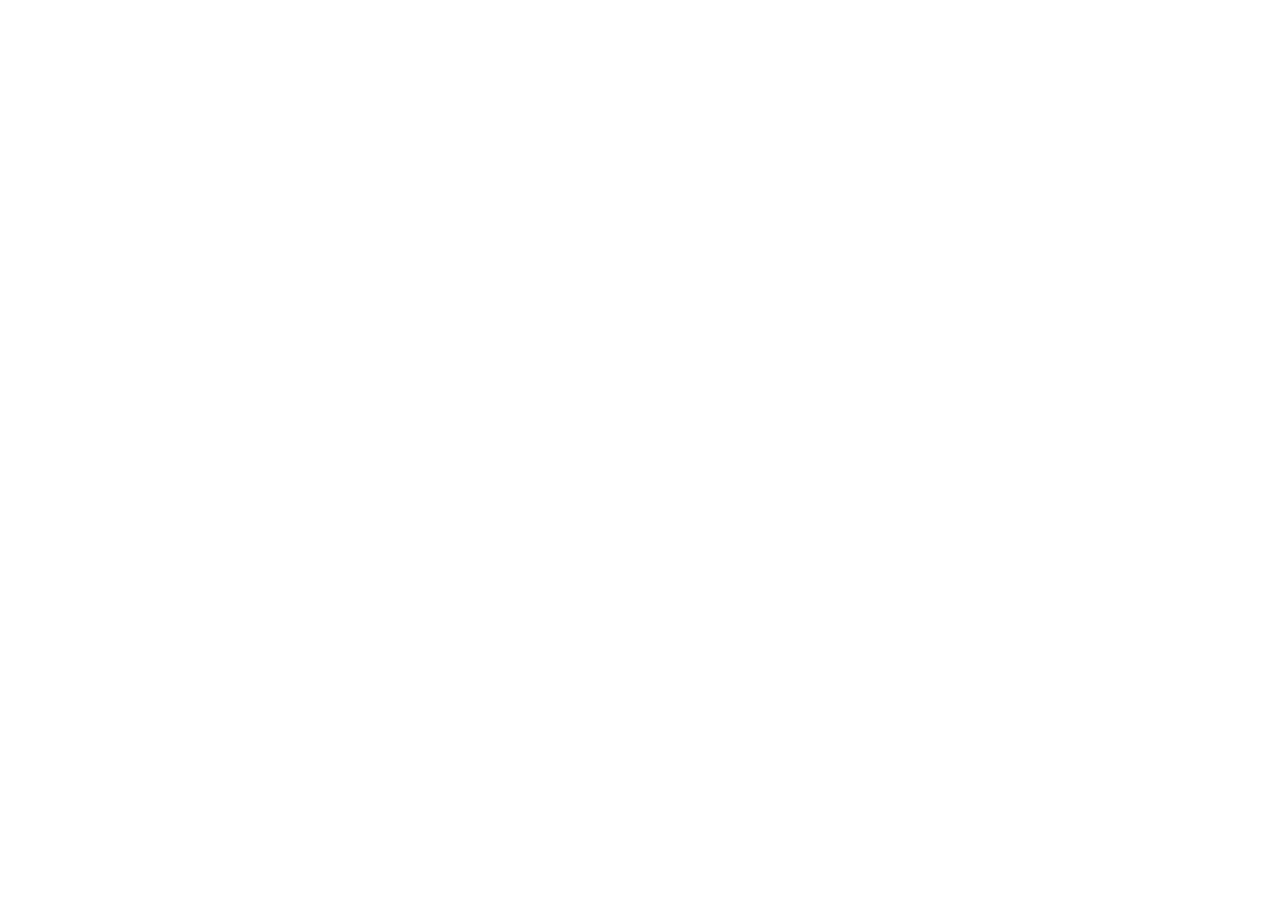
==== index.html @ dd0f47a1 "Create the file for writeing html" ====
<!DOCTYPE html>
<!--[if lt IE 7]>      <html class="no-js lt-ie9 lt-ie8 lt-ie7"> <![endif]-->
<!--[if IE 7]>         <html class="no-js lt-ie9 lt-ie8"> <![endif]-->
<!--[if IE 8]>         <html class="no-js lt-ie9"> <![endif]-->
<!--[if gt IE 8]>      <html class="no-js"> <!--<![endif]-->
<html>
    <head>
        <meta charset="utf-8">
        <meta http-equiv="X-UA-Compatible" content="IE=edge">
        <title></title>
        <meta name="description" content="">
        <meta name="viewport" content="width=device-width, initial-scale=1">
        <link rel="stylesheet" href="">
    </head>
    <body>
        <!--[if lt IE 7]>
            <p class="browsehappy">You are using an <strong>outdated</strong> browser. Please <a href="#">upgrade your browser</a> to improve your experience.</p>
        <![endif]-->
        
        <script src="" async defer></script>
    </body>
</html>
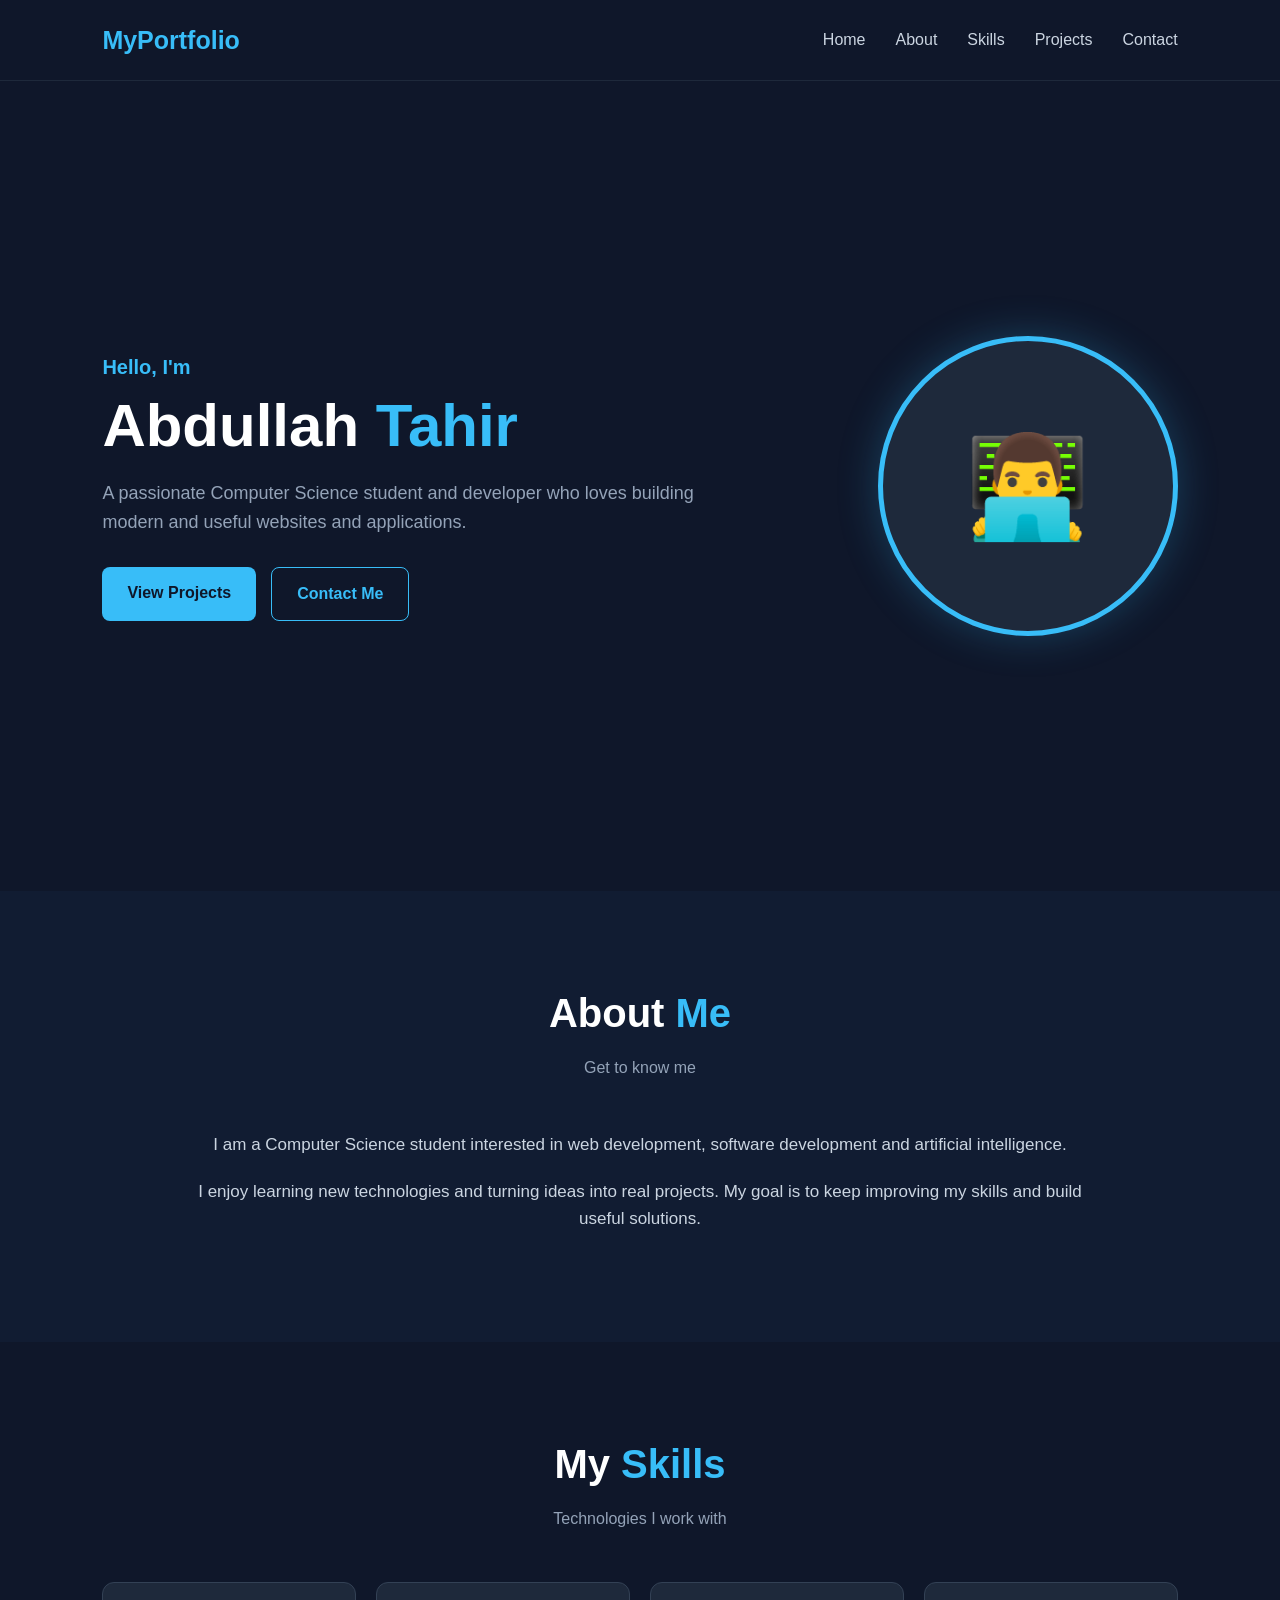
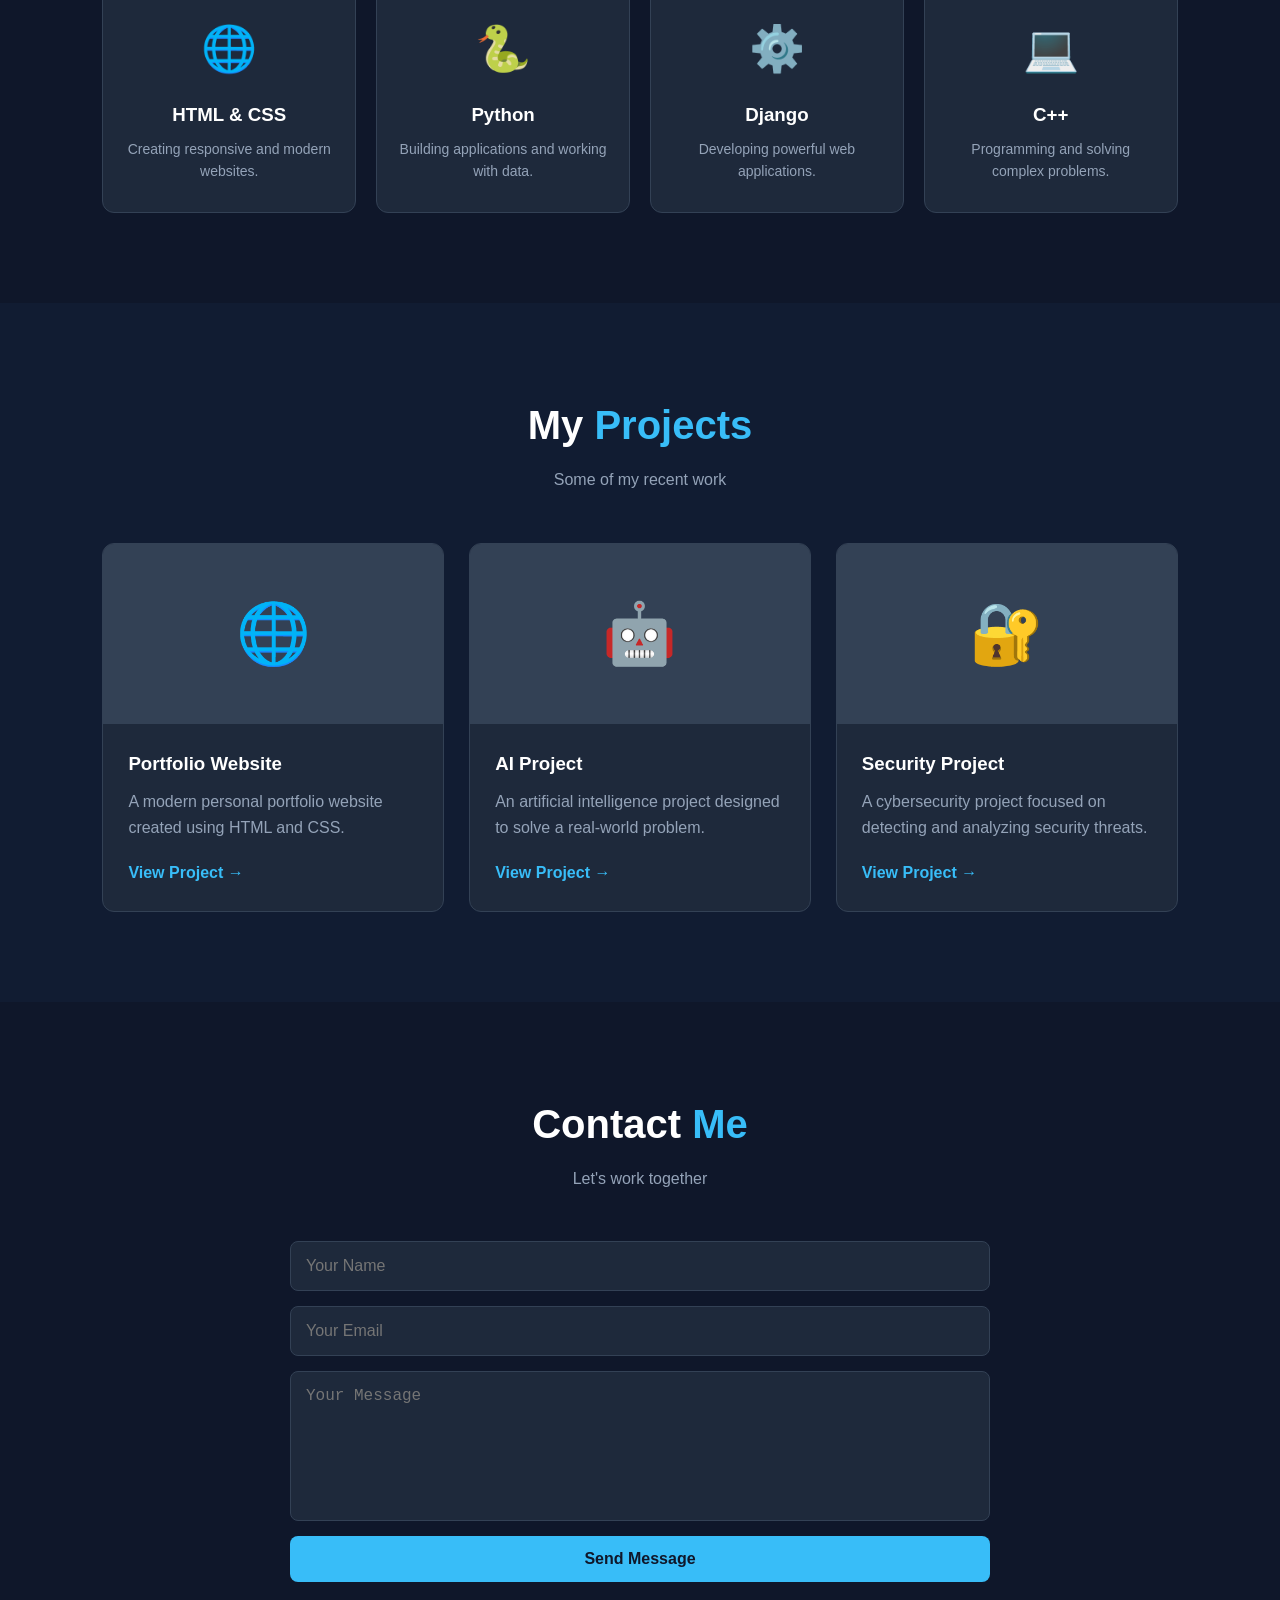
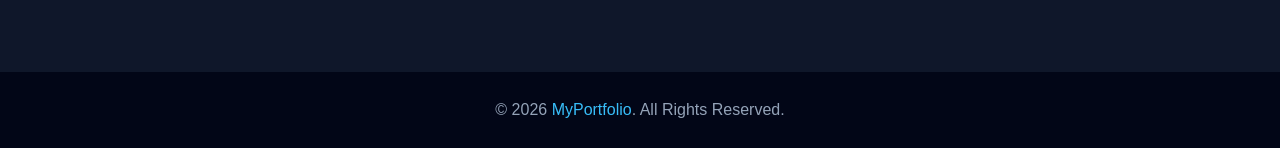
==== commit af5c64bd: "create new website" ====
--- a/index.html
+++ b/index.html
@@ -1,22 +1,741 @@
 <!DOCTYPE html>
-<!--[if lt IE 7]>      <html class="no-js lt-ie9 lt-ie8 lt-ie7"> <![endif]-->
-<!--[if IE 7]>         <html class="no-js lt-ie9 lt-ie8"> <![endif]-->
-<!--[if IE 8]>         <html class="no-js lt-ie9"> <![endif]-->
-<!--[if gt IE 8]>      <html class="no-js"> <!--<![endif]-->
-<html>
-    <head>
-        <meta charset="utf-8">
-        <meta http-equiv="X-UA-Compatible" content="IE=edge">
-        <title></title>
-        <meta name="description" content="">
-        <meta name="viewport" content="width=device-width, initial-scale=1">
-        <link rel="stylesheet" href="">
-    </head>
-    <body>
-        <!--[if lt IE 7]>
-            <p class="browsehappy">You are using an <strong>outdated</strong> browser. Please <a href="#">upgrade your browser</a> to improve your experience.</p>
-        <![endif]-->
-        
-        <script src="" async defer></script>
-    </body>
+<html lang="en">
+<head>
+    <meta charset="UTF-8">
+    <meta name="viewport" content="width=device-width, initial-scale=1.0">
+
+    <title>My Portfolio</title>
+
+    <style>
+        /* =========================
+           BASIC RESET
+        ========================= */
+        * {
+            margin: 0;
+            padding: 0;
+            box-sizing: border-box;
+            scroll-behavior: smooth;
+        }
+
+        body {
+            font-family: Arial, sans-serif;
+            background: #0f172a;
+            color: #ffffff;
+            line-height: 1.6;
+        }
+
+        a {
+            text-decoration: none;
+            color: inherit;
+        }
+
+        /* =========================
+           NAVBAR
+        ========================= */
+        nav {
+            width: 100%;
+            padding: 20px 8%;
+            display: flex;
+            justify-content: space-between;
+            align-items: center;
+            background: #0f172a;
+            border-bottom: 1px solid #1e293b;
+            position: sticky;
+            top: 0;
+            z-index: 1000;
+        }
+
+        .logo {
+            font-size: 25px;
+            font-weight: bold;
+            color: #38bdf8;
+        }
+
+        .nav-links {
+            display: flex;
+            gap: 30px;
+            list-style: none;
+        }
+
+        .nav-links a {
+            color: #cbd5e1;
+            font-size: 16px;
+            transition: 0.3s;
+        }
+
+        .nav-links a:hover {
+            color: #38bdf8;
+        }
+
+        /* =========================
+           HERO SECTION
+        ========================= */
+        .hero {
+            min-height: 90vh;
+            display: flex;
+            align-items: center;
+            justify-content: space-between;
+            padding: 60px 8%;
+            gap: 50px;
+        }
+
+        .hero-content {
+            max-width: 650px;
+        }
+
+        .hero-content h4 {
+            color: #38bdf8;
+            font-size: 20px;
+            margin-bottom: 10px;
+        }
+
+        .hero-content h1 {
+            font-size: 60px;
+            line-height: 1.1;
+            margin-bottom: 20px;
+        }
+
+        .hero-content h1 span {
+            color: #38bdf8;
+        }
+
+        .hero-content p {
+            color: #94a3b8;
+            font-size: 18px;
+            margin-bottom: 30px;
+        }
+
+        .buttons {
+            display: flex;
+            gap: 15px;
+        }
+
+        .btn {
+            padding: 13px 25px;
+            border-radius: 8px;
+            font-weight: bold;
+            transition: 0.3s;
+            display: inline-block;
+        }
+
+        .btn-primary {
+            background: #38bdf8;
+            color: #0f172a;
+        }
+
+        .btn-primary:hover {
+            background: #0ea5e9;
+            transform: translateY(-3px);
+        }
+
+        .btn-outline {
+            border: 1px solid #38bdf8;
+            color: #38bdf8;
+        }
+
+        .btn-outline:hover {
+            background: #38bdf8;
+            color: #0f172a;
+        }
+
+        /* =========================
+           HERO IMAGE / CIRCLE
+        ========================= */
+        .hero-image {
+            width: 300px;
+            height: 300px;
+            border-radius: 50%;
+            border: 5px solid #38bdf8;
+            display: flex;
+            align-items: center;
+            justify-content: center;
+            background: #1e293b;
+            box-shadow: 0 0 40px rgba(56, 189, 248, 0.25);
+            flex-shrink: 0;
+        }
+
+        .hero-image span {
+            font-size: 100px;
+        }
+
+        /* =========================
+           GENERAL SECTION
+        ========================= */
+        section {
+            padding: 90px 8%;
+        }
+
+        .section-title {
+            text-align: center;
+            margin-bottom: 50px;
+        }
+
+        .section-title h2 {
+            font-size: 40px;
+            margin-bottom: 10px;
+        }
+
+        .section-title span {
+            color: #38bdf8;
+        }
+
+        .section-title p {
+            color: #94a3b8;
+        }
+
+        /* =========================
+           ABOUT
+        ========================= */
+        .about {
+            background: #111c32;
+        }
+
+        .about-content {
+            max-width: 900px;
+            margin: auto;
+            text-align: center;
+        }
+
+        .about-content p {
+            color: #cbd5e1;
+            font-size: 17px;
+            margin-bottom: 20px;
+        }
+
+        /* =========================
+           SKILLS
+        ========================= */
+        .skills-container {
+            display: grid;
+            grid-template-columns: repeat(4, 1fr);
+            gap: 20px;
+        }
+
+        .skill-card {
+            background: #1e293b;
+            padding: 30px 20px;
+            text-align: center;
+            border-radius: 12px;
+            border: 1px solid #334155;
+            transition: 0.3s;
+        }
+
+        .skill-card:hover {
+            transform: translateY(-8px);
+            border-color: #38bdf8;
+        }
+
+        .skill-card .icon {
+            font-size: 45px;
+            margin-bottom: 15px;
+        }
+
+        .skill-card h3 {
+            margin-bottom: 8px;
+        }
+
+        .skill-card p {
+            color: #94a3b8;
+            font-size: 14px;
+        }
+
+        /* =========================
+           PROJECTS
+        ========================= */
+        .projects {
+            background: #111c32;
+        }
+
+        .projects-container {
+            display: grid;
+            grid-template-columns: repeat(3, 1fr);
+            gap: 25px;
+        }
+
+        .project-card {
+            background: #1e293b;
+            border-radius: 12px;
+            overflow: hidden;
+            border: 1px solid #334155;
+            transition: 0.3s;
+        }
+
+        .project-card:hover {
+            transform: translateY(-8px);
+            border-color: #38bdf8;
+        }
+
+        .project-image {
+            height: 180px;
+            background: #334155;
+            display: flex;
+            align-items: center;
+            justify-content: center;
+            font-size: 60px;
+        }
+
+        .project-content {
+            padding: 25px;
+        }
+
+        .project-content h3 {
+            margin-bottom: 10px;
+        }
+
+        .project-content p {
+            color: #94a3b8;
+            margin-bottom: 20px;
+        }
+
+        .project-link {
+            color: #38bdf8;
+            font-weight: bold;
+        }
+
+        /* =========================
+           CONTACT
+        ========================= */
+        .contact-container {
+            max-width: 700px;
+            margin: auto;
+        }
+
+        .contact-form {
+            display: flex;
+            flex-direction: column;
+            gap: 15px;
+        }
+
+        .contact-form input,
+        .contact-form textarea {
+            width: 100%;
+            padding: 15px;
+            border: 1px solid #334155;
+            border-radius: 8px;
+            background: #1e293b;
+            color: white;
+            font-size: 16px;
+            outline: none;
+        }
+
+        .contact-form input:focus,
+        .contact-form textarea:focus {
+            border-color: #38bdf8;
+        }
+
+        .contact-form textarea {
+            height: 150px;
+            resize: none;
+        }
+
+        .contact-form button {
+            padding: 14px;
+            border: none;
+            border-radius: 8px;
+            background: #38bdf8;
+            color: #0f172a;
+            font-size: 16px;
+            font-weight: bold;
+            cursor: pointer;
+            transition: 0.3s;
+        }
+
+        .contact-form button:hover {
+            background: #0ea5e9;
+        }
+
+        /* =========================
+           FOOTER
+        ========================= */
+        footer {
+            text-align: center;
+            padding: 25px;
+            background: #020617;
+            color: #94a3b8;
+        }
+
+        footer span {
+            color: #38bdf8;
+        }
+
+        /* =========================
+           RESPONSIVE DESIGN
+        ========================= */
+        @media (max-width: 900px) {
+
+            .hero {
+                flex-direction: column-reverse;
+                text-align: center;
+                justify-content: center;
+            }
+
+            .hero-content {
+                max-width: 100%;
+            }
+
+            .hero-content h1 {
+                font-size: 45px;
+            }
+
+            .buttons {
+                justify-content: center;
+            }
+
+            .skills-container {
+                grid-template-columns: repeat(2, 1fr);
+            }
+
+            .projects-container {
+                grid-template-columns: repeat(2, 1fr);
+            }
+        }
+
+        @media (max-width: 600px) {
+
+            nav {
+                padding: 15px 5%;
+                flex-direction: column;
+                gap: 15px;
+            }
+
+            .nav-links {
+                gap: 15px;
+                flex-wrap: wrap;
+                justify-content: center;
+            }
+
+            .nav-links a {
+                font-size: 14px;
+            }
+
+            .hero {
+                padding: 50px 5%;
+            }
+
+            .hero-image {
+                width: 220px;
+                height: 220px;
+            }
+
+            .hero-image span {
+                font-size: 70px;
+            }
+
+            .hero-content h1 {
+                font-size: 38px;
+            }
+
+            .hero-content p {
+                font-size: 16px;
+            }
+
+            .buttons {
+                flex-direction: column;
+            }
+
+            .btn {
+                width: 100%;
+            }
+
+            section {
+                padding: 70px 5%;
+            }
+
+            .section-title h2 {
+                font-size: 32px;
+            }
+
+            .skills-container,
+            .projects-container {
+                grid-template-columns: 1fr;
+            }
+        }
+    </style>
+</head>
+
+<body>
+
+    <!-- =========================
+         NAVBAR
+    ========================= -->
+    <nav>
+        <div class="logo">MyPortfolio</div>
+
+        <ul class="nav-links">
+            <li><a href="#home">Home</a></li>
+            <li><a href="#about">About</a></li>
+            <li><a href="#skills">Skills</a></li>
+            <li><a href="#projects">Projects</a></li>
+            <li><a href="#contact">Contact</a></li>
+        </ul>
+    </nav>
+
+
+    <!-- =========================
+         HERO
+    ========================= -->
+    <section class="hero" id="home">
+
+        <div class="hero-content">
+
+            <h4>Hello, I'm</h4>
+
+            <h1>
+                Abdullah <span>Tahir</span>
+            </h1>
+
+            <p>
+                A passionate Computer Science student and developer
+                who loves building modern and useful websites and
+                applications.
+            </p>
+
+            <div class="buttons">
+                <a href="#projects" class="btn btn-primary">
+                    View Projects
+                </a>
+
+                <a href="#contact" class="btn btn-outline">
+                    Contact Me
+                </a>
+            </div>
+
+        </div>
+
+
+        <div class="hero-image">
+            <span>👨‍💻</span>
+        </div>
+
+    </section>
+
+
+    <!-- =========================
+         ABOUT
+    ========================= -->
+    <section class="about" id="about">
+
+        <div class="section-title">
+            <h2>About <span>Me</span></h2>
+            <p>Get to know me</p>
+        </div>
+
+        <div class="about-content">
+
+            <p>
+                I am a Computer Science student interested in
+                web development, software development and
+                artificial intelligence.
+            </p>
+
+            <p>
+                I enjoy learning new technologies and turning
+                ideas into real projects. My goal is to keep
+                improving my skills and build useful solutions.
+            </p>
+
+        </div>
+
+    </section>
+
+
+    <!-- =========================
+         SKILLS
+    ========================= -->
+    <section id="skills">
+
+        <div class="section-title">
+            <h2>My <span>Skills</span></h2>
+            <p>Technologies I work with</p>
+        </div>
+
+        <div class="skills-container">
+
+            <div class="skill-card">
+                <div class="icon">🌐</div>
+                <h3>HTML & CSS</h3>
+                <p>
+                    Creating responsive and modern websites.
+                </p>
+            </div>
+
+            <div class="skill-card">
+                <div class="icon">🐍</div>
+                <h3>Python</h3>
+                <p>
+                    Building applications and working with data.
+                </p>
+            </div>
+
+            <div class="skill-card">
+                <div class="icon">⚙️</div>
+                <h3>Django</h3>
+                <p>
+                    Developing powerful web applications.
+                </p>
+            </div>
+
+            <div class="skill-card">
+                <div class="icon">💻</div>
+                <h3>C++</h3>
+                <p>
+                    Programming and solving complex problems.
+                </p>
+            </div>
+
+        </div>
+
+    </section>
+
+
+    <!-- =========================
+         PROJECTS
+    ========================= -->
+    <section class="projects" id="projects">
+
+        <div class="section-title">
+            <h2>My <span>Projects</span></h2>
+            <p>Some of my recent work</p>
+        </div>
+
+
+        <div class="projects-container">
+
+            <div class="project-card">
+
+                <div class="project-image">
+                    🌐
+                </div>
+
+                <div class="project-content">
+
+                    <h3>Portfolio Website</h3>
+
+                    <p>
+                        A modern personal portfolio website
+                        created using HTML and CSS.
+                    </p>
+
+                    <a href="#" class="project-link">
+                        View Project →
+                    </a>
+
+                </div>
+
+            </div>
+
+
+            <div class="project-card">
+
+                <div class="project-image">
+                    🤖
+                </div>
+
+                <div class="project-content">
+
+                    <h3>AI Project</h3>
+
+                    <p>
+                        An artificial intelligence project
+                        designed to solve a real-world problem.
+                    </p>
+
+                    <a href="#" class="project-link">
+                        View Project →
+                    </a>
+
+                </div>
+
+            </div>
+
+
+            <div class="project-card">
+
+                <div class="project-image">
+                    🔐
+                </div>
+
+                <div class="project-content">
+
+                    <h3>Security Project</h3>
+
+                    <p>
+                        A cybersecurity project focused on
+                        detecting and analyzing security threats.
+                    </p>
+
+                    <a href="#" class="project-link">
+                        View Project →
+                    </a>
+
+                </div>
+
+            </div>
+
+        </div>
+
+    </section>
+
+
+    <!-- =========================
+         CONTACT
+    ========================= -->
+    <section id="contact">
+
+        <div class="section-title">
+
+            <h2>Contact <span>Me</span></h2>
+
+            <p>
+                Let's work together
+            </p>
+
+        </div>
+
+
+        <div class="contact-container">
+
+            <form class="contact-form">
+
+                <input
+                    type="text"
+                    placeholder="Your Name"
+                    required
+                >
+
+                <input
+                    type="email"
+                    placeholder="Your Email"
+                    required
+                >
+
+                <textarea
+                    placeholder="Your Message"
+                    required
+                ></textarea>
+
+                <button type="submit">
+                    Send Message
+                </button>
+
+            </form>
+
+        </div>
+
+    </section>
+
+
+    <!-- =========================
+         FOOTER
+    ========================= -->
+    <footer>
+
+        <p>
+            © 2026 <span>MyPortfolio</span>.
+            All Rights Reserved.
+        </p>
+
+    </footer>
+
+</body>
 </html>
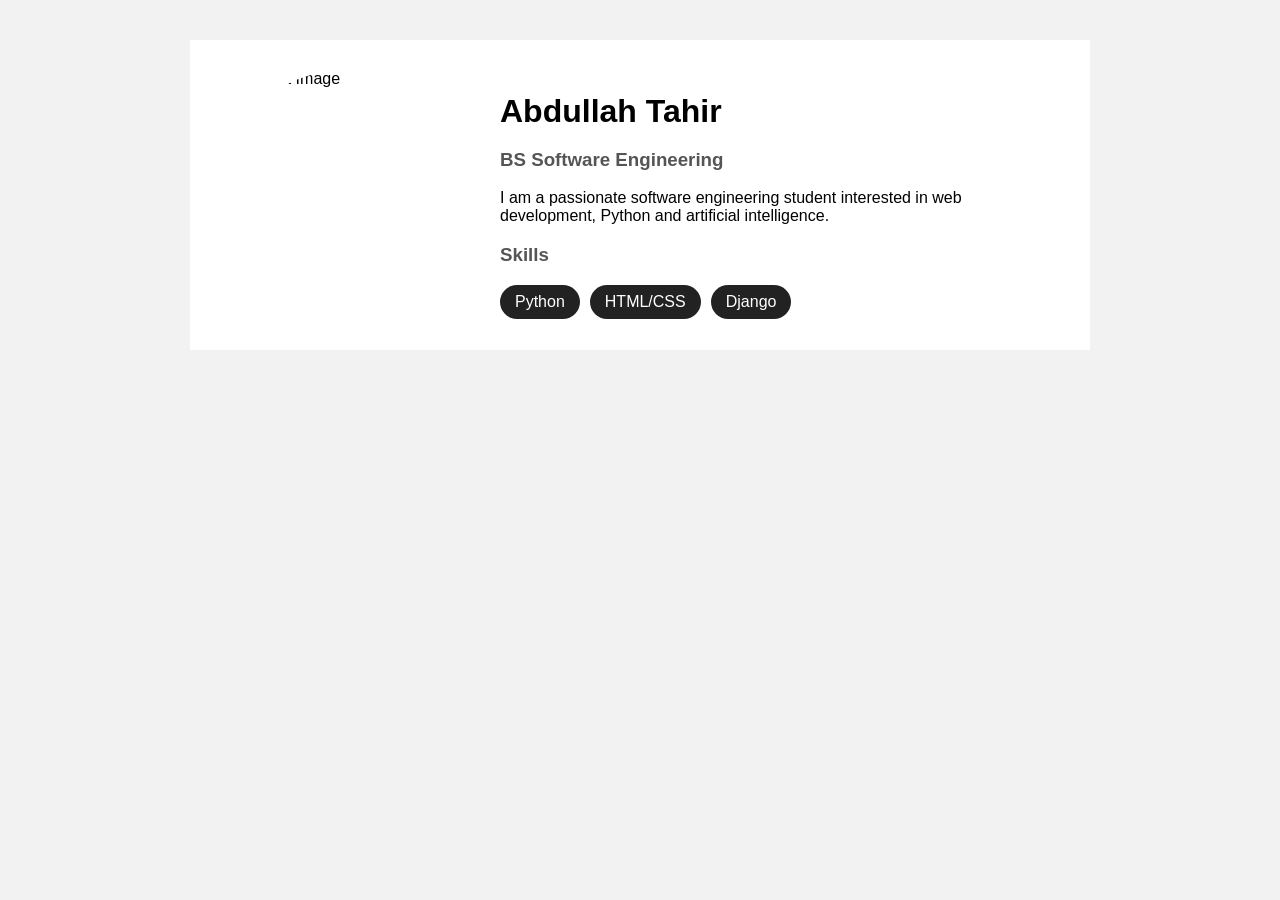
==== commit 769fbd3c: "Create portfolio project" ====
--- a/index.html
+++ b/index.html
@@ -1,453 +1,80 @@
 <!DOCTYPE html>
-<html lang="en">
+<html>
 <head>
-    <meta charset="UTF-8">
-    <meta name="viewport" content="width=device-width, initial-scale=1.0">
-
-    <title>My Portfolio</title>
+    <title>Student Profile</title>
 
     <style>
-        /* =========================
-           BASIC RESET
-        ========================= */
         * {
-            margin: 0;
-            padding: 0;
             box-sizing: border-box;
-            scroll-behavior: smooth;
         }
 
         body {
             font-family: Arial, sans-serif;
-            background: #0f172a;
-            color: #ffffff;
-            line-height: 1.6;
+            background-color: #f2f2f2;
+            margin: 0;
+            padding: 40px;
         }
 
-        a {
-            text-decoration: none;
-            color: inherit;
-        }
+        .profile {
+            background-color: white;
+            max-width: 900px;
+            margin: auto;
+            padding: 30px;
 
-        /* =========================
-           NAVBAR
-        ========================= */
-        nav {
-            width: 100%;
-            padding: 20px 8%;
             display: flex;
             justify-content: space-between;
             align-items: center;
-            background: #0f172a;
-            border-bottom: 1px solid #1e293b;
-            position: sticky;
-            top: 0;
-            z-index: 1000;
+            gap: 30px;
+
+            flex-wrap: wrap;
         }
 
-        .logo {
-            font-size: 25px;
-            font-weight: bold;
-            color: #38bdf8;
+        .profile img {
+            width: 250px;
+            height: 250px;
+            object-fit: cover;
+            border-radius: 50%;
         }
 
-        .nav-links {
-            display: flex;
-            gap: 30px;
-            list-style: none;
+        .profile-info {
+            flex: 1;
         }
 
-        .nav-links a {
-            color: #cbd5e1;
-            font-size: 16px;
-            transition: 0.3s;
-        }
-
-        .nav-links a:hover {
-            color: #38bdf8;
-        }
-
-        /* =========================
-           HERO SECTION
-        ========================= */
-        .hero {
-            min-height: 90vh;
-            display: flex;
-            align-items: center;
-            justify-content: space-between;
-            padding: 60px 8%;
-            gap: 50px;
-        }
-
-        .hero-content {
-            max-width: 650px;
-        }
-
-        .hero-content h4 {
-            color: #38bdf8;
-            font-size: 20px;
+        .profile-info h1 {
             margin-bottom: 10px;
         }
 
-        .hero-content h1 {
-            font-size: 60px;
-            line-height: 1.1;
-            margin-bottom: 20px;
+        .profile-info h3 {
+            color: #555;
         }
 
-        .hero-content h1 span {
-            color: #38bdf8;
+        .skills {
+            display: flex;
+            gap: 10px;
+            flex-wrap: wrap;
         }
 
-        .hero-content p {
-            color: #94a3b8;
-            font-size: 18px;
-            margin-bottom: 30px;
-        }
-
-        .buttons {
-            display: flex;
-            gap: 15px;
-        }
-
-        .btn {
-            padding: 13px 25px;
-            border-radius: 8px;
-            font-weight: bold;
-            transition: 0.3s;
-            display: inline-block;
-        }
-
-        .btn-primary {
-            background: #38bdf8;
-            color: #0f172a;
-        }
-
-        .btn-primary:hover {
-            background: #0ea5e9;
-            transform: translateY(-3px);
-        }
-
-        .btn-outline {
-            border: 1px solid #38bdf8;
-            color: #38bdf8;
-        }
-
-        .btn-outline:hover {
-            background: #38bdf8;
-            color: #0f172a;
-        }
-
-        /* =========================
-           HERO IMAGE / CIRCLE
-        ========================= */
-        .hero-image {
-            width: 300px;
-            height: 300px;
-            border-radius: 50%;
-            border: 5px solid #38bdf8;
-            display: flex;
-            align-items: center;
-            justify-content: center;
-            background: #1e293b;
-            box-shadow: 0 0 40px rgba(56, 189, 248, 0.25);
-            flex-shrink: 0;
-        }
-
-        .hero-image span {
-            font-size: 100px;
-        }
-
-        /* =========================
-           GENERAL SECTION
-        ========================= */
-        section {
-            padding: 90px 8%;
-        }
-
-        .section-title {
-            text-align: center;
-            margin-bottom: 50px;
-        }
-
-        .section-title h2 {
-            font-size: 40px;
-            margin-bottom: 10px;
-        }
-
-        .section-title span {
-            color: #38bdf8;
-        }
-
-        .section-title p {
-            color: #94a3b8;
-        }
-
-        /* =========================
-           ABOUT
-        ========================= */
-        .about {
-            background: #111c32;
-        }
-
-        .about-content {
-            max-width: 900px;
-            margin: auto;
-            text-align: center;
-        }
-
-        .about-content p {
-            color: #cbd5e1;
-            font-size: 17px;
-            margin-bottom: 20px;
-        }
-
-        /* =========================
-           SKILLS
-        ========================= */
-        .skills-container {
-            display: grid;
-            grid-template-columns: repeat(4, 1fr);
-            gap: 20px;
-        }
-
-        .skill-card {
-            background: #1e293b;
-            padding: 30px 20px;
-            text-align: center;
-            border-radius: 12px;
-            border: 1px solid #334155;
-            transition: 0.3s;
-        }
-
-        .skill-card:hover {
-            transform: translateY(-8px);
-            border-color: #38bdf8;
-        }
-
-        .skill-card .icon {
-            font-size: 45px;
-            margin-bottom: 15px;
-        }
-
-        .skill-card h3 {
-            margin-bottom: 8px;
-        }
-
-        .skill-card p {
-            color: #94a3b8;
-            font-size: 14px;
-        }
-
-        /* =========================
-           PROJECTS
-        ========================= */
-        .projects {
-            background: #111c32;
-        }
-
-        .projects-container {
-            display: grid;
-            grid-template-columns: repeat(3, 1fr);
-            gap: 25px;
-        }
-
-        .project-card {
-            background: #1e293b;
-            border-radius: 12px;
-            overflow: hidden;
-            border: 1px solid #334155;
-            transition: 0.3s;
-        }
-
-        .project-card:hover {
-            transform: translateY(-8px);
-            border-color: #38bdf8;
-        }
-
-        .project-image {
-            height: 180px;
-            background: #334155;
-            display: flex;
-            align-items: center;
-            justify-content: center;
-            font-size: 60px;
-        }
-
-        .project-content {
-            padding: 25px;
-        }
-
-        .project-content h3 {
-            margin-bottom: 10px;
-        }
-
-        .project-content p {
-            color: #94a3b8;
-            margin-bottom: 20px;
-        }
-
-        .project-link {
-            color: #38bdf8;
-            font-weight: bold;
-        }
-
-        /* =========================
-           CONTACT
-        ========================= */
-        .contact-container {
-            max-width: 700px;
-            margin: auto;
-        }
-
-        .contact-form {
-            display: flex;
-            flex-direction: column;
-            gap: 15px;
-        }
-
-        .contact-form input,
-        .contact-form textarea {
-            width: 100%;
-            padding: 15px;
-            border: 1px solid #334155;
-            border-radius: 8px;
-            background: #1e293b;
+        .skill {
+            background-color: #222;
             color: white;
-            font-size: 16px;
-            outline: none;
-        }
-
-        .contact-form input:focus,
-        .contact-form textarea:focus {
-            border-color: #38bdf8;
-        }
-
-        .contact-form textarea {
-            height: 150px;
-            resize: none;
-        }
-
-        .contact-form button {
-            padding: 14px;
-            border: none;
-            border-radius: 8px;
-            background: #38bdf8;
-            color: #0f172a;
-            font-size: 16px;
-            font-weight: bold;
-            cursor: pointer;
-            transition: 0.3s;
-        }
-
-        .contact-form button:hover {
-            background: #0ea5e9;
-        }
-
-        /* =========================
-           FOOTER
-        ========================= */
-        footer {
-            text-align: center;
-            padding: 25px;
-            background: #020617;
-            color: #94a3b8;
-        }
-
-        footer span {
-            color: #38bdf8;
-        }
-
-        /* =========================
-           RESPONSIVE DESIGN
-        ========================= */
-        @media (max-width: 900px) {
-
-            .hero {
-                flex-direction: column-reverse;
-                text-align: center;
-                justify-content: center;
-            }
-
-            .hero-content {
-                max-width: 100%;
-            }
-
-            .hero-content h1 {
-                font-size: 45px;
-            }
-
-            .buttons {
-                justify-content: center;
-            }
-
-            .skills-container {
-                grid-template-columns: repeat(2, 1fr);
-            }
-
-            .projects-container {
-                grid-template-columns: repeat(2, 1fr);
-            }
+            padding: 8px 15px;
+            border-radius: 20px;
         }
 
         @media (max-width: 600px) {
 
-            nav {
-                padding: 15px 5%;
+            .profile {
                 flex-direction: column;
-                gap: 15px;
+                text-align: center;
             }
 
-            .nav-links {
-                gap: 15px;
-                flex-wrap: wrap;
-                justify-content: center;
+            .profile img {
+                width: 180px;
+                height: 180px;
             }
 
-            .nav-links a {
-                font-size: 14px;
-            }
-
-            .hero {
-                padding: 50px 5%;
-            }
-
-            .hero-image {
-                width: 220px;
-                height: 220px;
-            }
-
-            .hero-image span {
-                font-size: 70px;
-            }
-
-            .hero-content h1 {
-                font-size: 38px;
-            }
-
-            .hero-content p {
-                font-size: 16px;
-            }
-
-            .buttons {
-                flex-direction: column;
-            }
-
-            .btn {
-                width: 100%;
-            }
-
-            section {
-                padding: 70px 5%;
-            }
-
-            .section-title h2 {
-                font-size: 32px;
-            }
-
-            .skills-container,
-            .projects-container {
-                grid-template-columns: 1fr;
+            .skills {
+                justify-content: center;
             }
         }
     </style>
@@ -455,287 +82,32 @@
 
 <body>
 
-    <!-- =========================
-         NAVBAR
-    ========================= -->
-    <nav>
-        <div class="logo">MyPortfolio</div>
+    <div class="profile">
 
-        <ul class="nav-links">
-            <li><a href="#home">Home</a></li>
-            <li><a href="#about">About</a></li>
-            <li><a href="#skills">Skills</a></li>
-            <li><a href="#projects">Projects</a></li>
-            <li><a href="#contact">Contact</a></li>
-        </ul>
-    </nav>
+        <img src="student.jpg" alt="Student Image">
 
+        <div class="profile-info">
 
-    <!-- =========================
-         HERO
-    ========================= -->
-    <section class="hero" id="home">
+            <h1>Abdullah Tahir</h1>
 
-        <div class="hero-content">
-
-            <h4>Hello, I'm</h4>
-
-            <h1>
-                Abdullah <span>Tahir</span>
-            </h1>
+            <h3>BS Software Engineering</h3>
 
             <p>
-                A passionate Computer Science student and developer
-                who loves building modern and useful websites and
-                applications.
+                I am a passionate software engineering student interested
+                in web development, Python and artificial intelligence.
             </p>
 
-            <div class="buttons">
-                <a href="#projects" class="btn btn-primary">
-                    View Projects
-                </a>
+            <h3>Skills</h3>
 
-                <a href="#contact" class="btn btn-outline">
-                    Contact Me
-                </a>
+            <div class="skills">
+                <div class="skill">Python</div>
+                <div class="skill">HTML/CSS</div>
+                <div class="skill">Django</div>
             </div>
 
         </div>
 
-
-        <div class="hero-image">
-            <span>👨‍💻</span>
-        </div>
-
-    </section>
-
-
-    <!-- =========================
-         ABOUT
-    ========================= -->
-    <section class="about" id="about">
-
-        <div class="section-title">
-            <h2>About <span>Me</span></h2>
-            <p>Get to know me</p>
-        </div>
-
-        <div class="about-content">
-
-            <p>
-                I am a Computer Science student interested in
-                web development, software development and
-                artificial intelligence.
-            </p>
-
-            <p>
-                I enjoy learning new technologies and turning
-                ideas into real projects. My goal is to keep
-                improving my skills and build useful solutions.
-            </p>
-
-        </div>
-
-    </section>
-
-
-    <!-- =========================
-         SKILLS
-    ========================= -->
-    <section id="skills">
-
-        <div class="section-title">
-            <h2>My <span>Skills</span></h2>
-            <p>Technologies I work with</p>
-        </div>
-
-        <div class="skills-container">
-
-            <div class="skill-card">
-                <div class="icon">🌐</div>
-                <h3>HTML & CSS</h3>
-                <p>
-                    Creating responsive and modern websites.
-                </p>
-            </div>
-
-            <div class="skill-card">
-                <div class="icon">🐍</div>
-                <h3>Python</h3>
-                <p>
-                    Building applications and working with data.
-                </p>
-            </div>
-
-            <div class="skill-card">
-                <div class="icon">⚙️</div>
-                <h3>Django</h3>
-                <p>
-                    Developing powerful web applications.
-                </p>
-            </div>
-
-            <div class="skill-card">
-                <div class="icon">💻</div>
-                <h3>C++</h3>
-                <p>
-                    Programming and solving complex problems.
-                </p>
-            </div>
-
-        </div>
-
-    </section>
-
-
-    <!-- =========================
-         PROJECTS
-    ========================= -->
-    <section class="projects" id="projects">
-
-        <div class="section-title">
-            <h2>My <span>Projects</span></h2>
-            <p>Some of my recent work</p>
-        </div>
-
-
-        <div class="projects-container">
-
-            <div class="project-card">
-
-                <div class="project-image">
-                    🌐
-                </div>
-
-                <div class="project-content">
-
-                    <h3>Portfolio Website</h3>
-
-                    <p>
-                        A modern personal portfolio website
-                        created using HTML and CSS.
-                    </p>
-
-                    <a href="#" class="project-link">
-                        View Project →
-                    </a>
-
-                </div>
-
-            </div>
-
-
-            <div class="project-card">
-
-                <div class="project-image">
-                    🤖
-                </div>
-
-                <div class="project-content">
-
-                    <h3>AI Project</h3>
-
-                    <p>
-                        An artificial intelligence project
-                        designed to solve a real-world problem.
-                    </p>
-
-                    <a href="#" class="project-link">
-                        View Project →
-                    </a>
-
-                </div>
-
-            </div>
-
-
-            <div class="project-card">
-
-                <div class="project-image">
-                    🔐
-                </div>
-
-                <div class="project-content">
-
-                    <h3>Security Project</h3>
-
-                    <p>
-                        A cybersecurity project focused on
-                        detecting and analyzing security threats.
-                    </p>
-
-                    <a href="#" class="project-link">
-                        View Project →
-                    </a>
-
-                </div>
-
-            </div>
-
-        </div>
-
-    </section>
-
-
-    <!-- =========================
-         CONTACT
-    ========================= -->
-    <section id="contact">
-
-        <div class="section-title">
-
-            <h2>Contact <span>Me</span></h2>
-
-            <p>
-                Let's work together
-            </p>
-
-        </div>
-
-
-        <div class="contact-container">
-
-            <form class="contact-form">
-
-                <input
-                    type="text"
-                    placeholder="Your Name"
-                    required
-                >
-
-                <input
-                    type="email"
-                    placeholder="Your Email"
-                    required
-                >
-
-                <textarea
-                    placeholder="Your Message"
-                    required
-                ></textarea>
-
-                <button type="submit">
-                    Send Message
-                </button>
-
-            </form>
-
-        </div>
-
-    </section>
-
-
-    <!-- =========================
-         FOOTER
-    ========================= -->
-    <footer>
-
-        <p>
-            © 2026 <span>MyPortfolio</span>.
-            All Rights Reserved.
-        </p>
-
-    </footer>
+    </div>
 
 </body>
 </html>
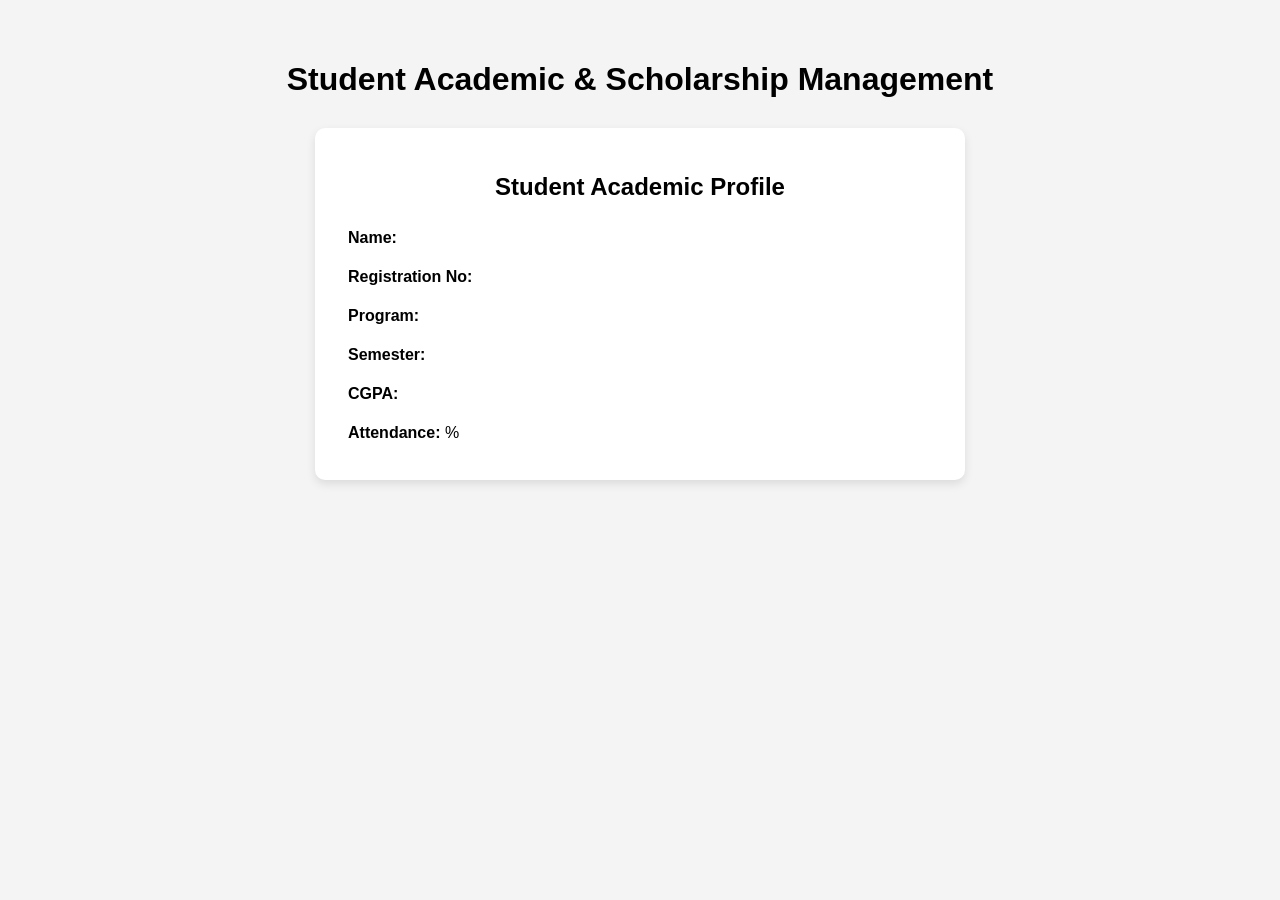
==== commit 940ec8cb: "create files for html and css and js" ====
--- a/index.html
+++ b/index.html
@@ -1,113 +1,40 @@
 <!DOCTYPE html>
-<html>
+<html lang="en">
 <head>
-    <title>Student Profile</title>
+    <meta charset="UTF-8">
 
-    <style>
-        * {
-            box-sizing: border-box;
-        }
+    <meta name="viewport" content="width=device-width, initial-scale=1.0">
 
-        body {
-            font-family: Arial, sans-serif;
-            background-color: #f2f2f2;
-            margin: 0;
-            padding: 40px;
-        }
+    <title>Student Academic & Scholarship Management</title>
 
-        .profile {
-            background-color: white;
-            max-width: 900px;
-            margin: auto;
-            padding: 30px;
-
-            display: flex;
-            justify-content: space-between;
-            align-items: center;
-            gap: 30px;
-
-            flex-wrap: wrap;
-        }
-
-        .profile img {
-            width: 250px;
-            height: 250px;
-            object-fit: cover;
-            border-radius: 50%;
-        }
-
-        .profile-info {
-            flex: 1;
-        }
-
-        .profile-info h1 {
-            margin-bottom: 10px;
-        }
-
-        .profile-info h3 {
-            color: #555;
-        }
-
-        .skills {
-            display: flex;
-            gap: 10px;
-            flex-wrap: wrap;
-        }
-
-        .skill {
-            background-color: #222;
-            color: white;
-            padding: 8px 15px;
-            border-radius: 20px;
-        }
-
-        @media (max-width: 600px) {
-
-            .profile {
-                flex-direction: column;
-                text-align: center;
-            }
-
-            .profile img {
-                width: 180px;
-                height: 180px;
-            }
-
-            .skills {
-                justify-content: center;
-            }
-        }
-    </style>
+    <!-- Connect CSS -->
+    <link rel="stylesheet" href="style.css">
 </head>
 
 <body>
 
-    <div class="profile">
+    <h1>Student Academic & Scholarship Management</h1>
 
-        <img src="student.jpg" alt="Student Image">
+    <!-- Student Academic Profile -->
+    <section id="studentProfile">
 
-        <div class="profile-info">
+        <h2>Student Academic Profile</h2>
 
-            <h1>Abdullah Tahir</h1>
+        <p><strong>Name:</strong> <span id="studentName"></span></p>
 
-            <h3>BS Software Engineering</h3>
+        <p><strong>Registration No:</strong> <span id="registrationNumber"></span></p>
 
-            <p>
-                I am a passionate software engineering student interested
-                in web development, Python and artificial intelligence.
-            </p>
+        <p><strong>Program:</strong> <span id="program"></span></p>
 
-            <h3>Skills</h3>
+        <p><strong>Semester:</strong> <span id="semester"></span></p>
 
-            <div class="skills">
-                <div class="skill">Python</div>
-                <div class="skill">HTML/CSS</div>
-                <div class="skill">Django</div>
-            </div>
+        <p><strong>CGPA:</strong> <span id="cgpa"></span></p>
 
-        </div>
+        <p><strong>Attendance:</strong> <span id="attendance"></span>%</p>
 
-    </div>
+    </section>
+
+    <script src="script.js"></script>
 
 </body>
 </html>
--- a/style.css
+++ b/style.css
@@ -0,0 +1,32 @@
+body {
+    font-family: Arial, sans-serif;
+    background-color: #f4f4f4;
+    margin: 0;
+    padding: 40px;
+}
+
+h1 {
+    text-align: center;
+}
+
+
+/* Student Academic Profile */
+
+#studentProfile {
+    max-width: 600px;
+    margin: 30px auto;
+    padding: 25px;
+    background-color: white;
+    border-radius: 10px;
+    box-shadow: 0 4px 10px rgba(0, 0, 0, 0.1);
+}
+
+#studentProfile h2 {
+    text-align: center;
+    margin-bottom: 20px;
+}
+
+#studentProfile p {
+    padding: 8px;
+    margin: 5px 0;
+}
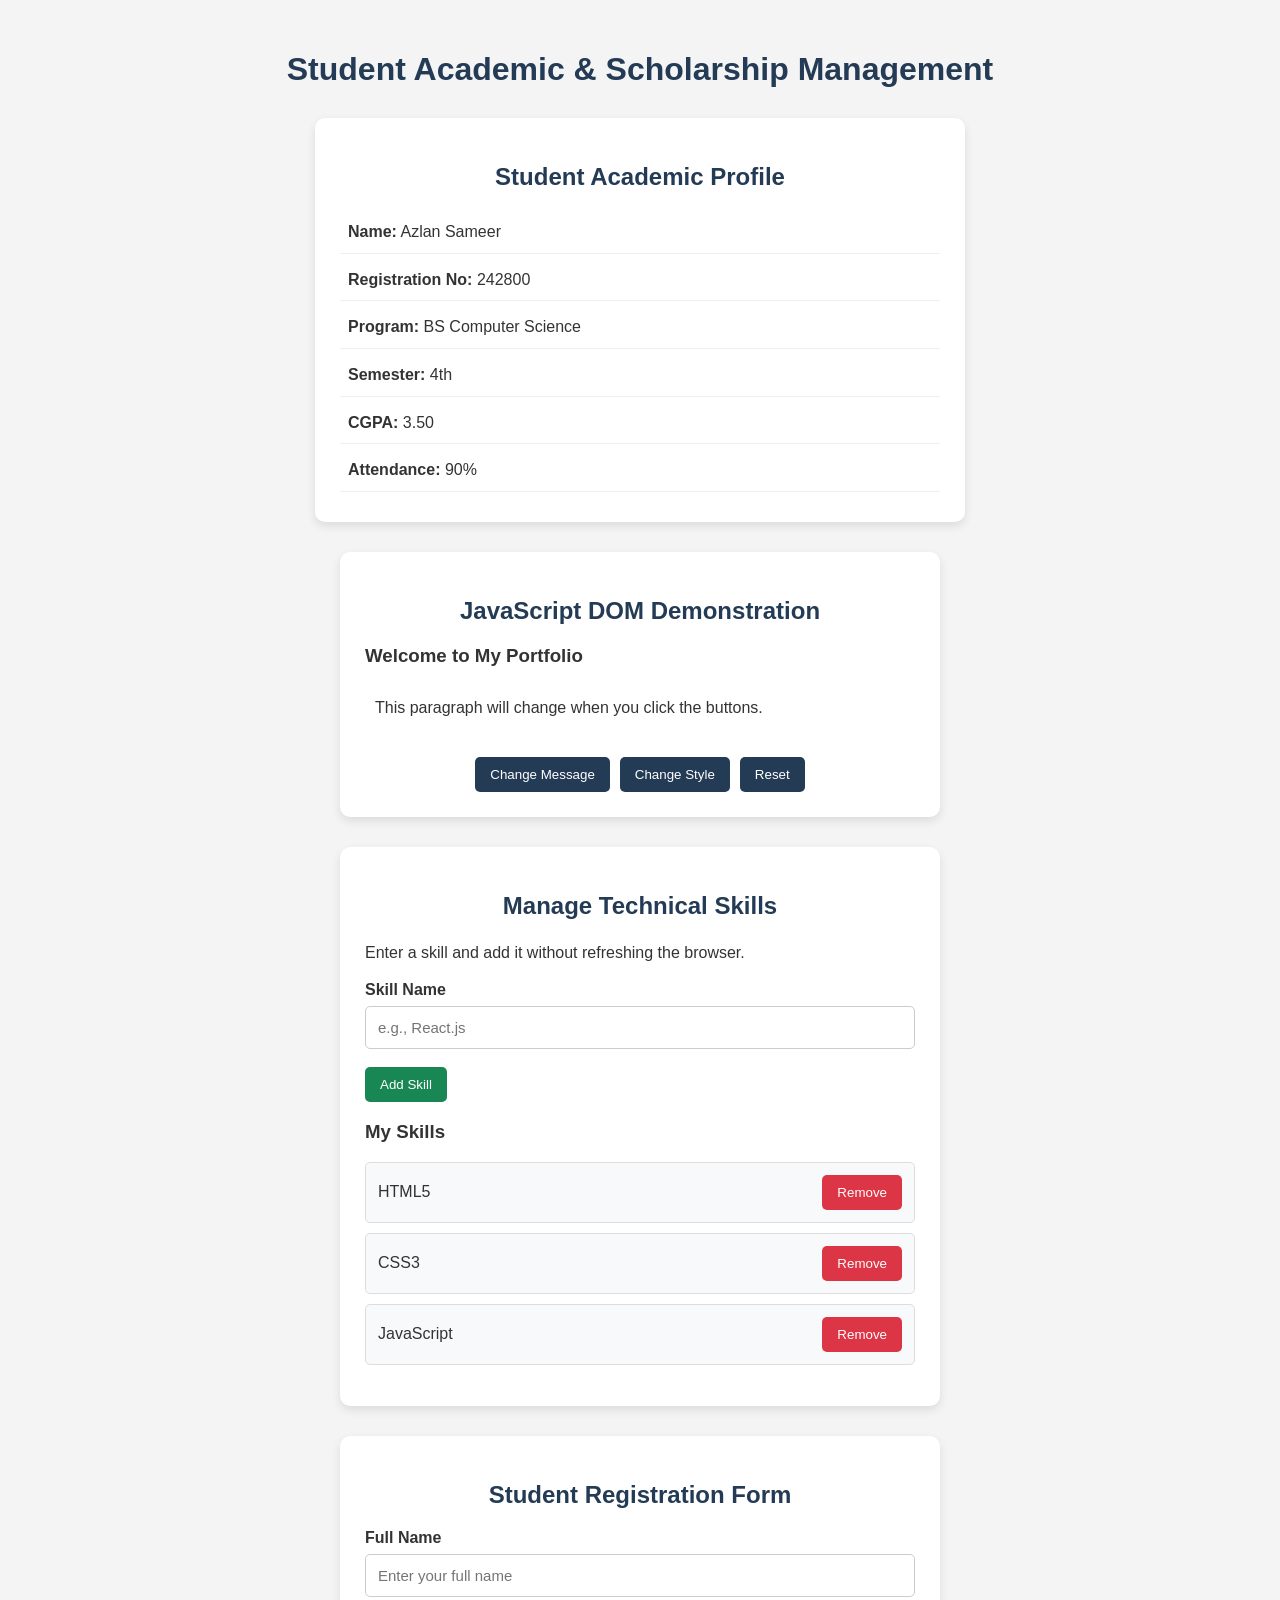
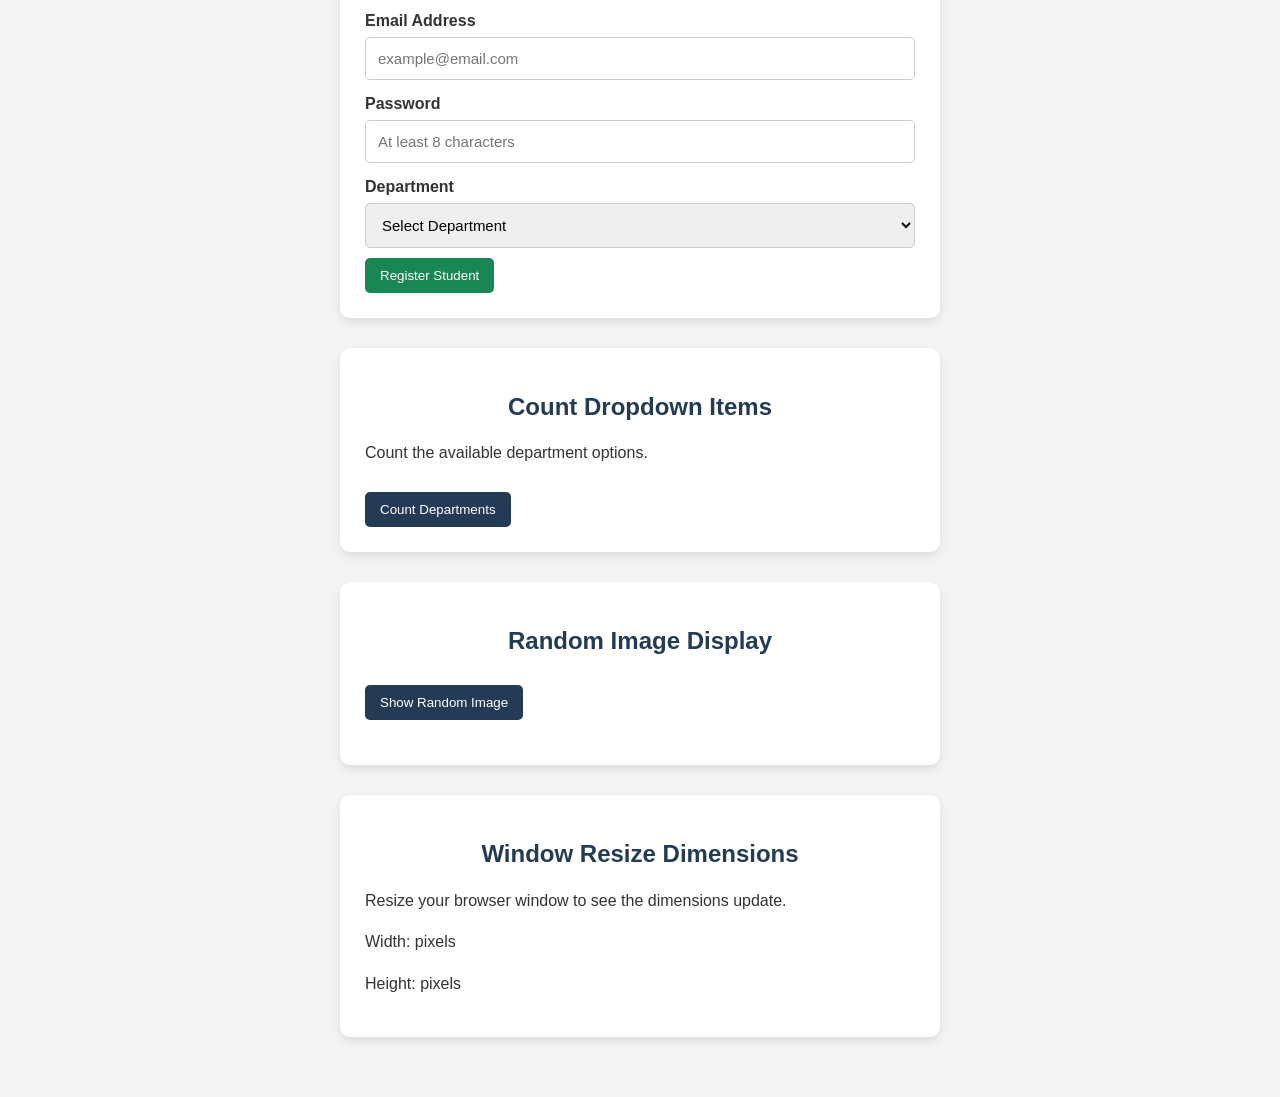
==== commit 1a3f078a: "Create project for uni" ====
--- a/index.html
+++ b/index.html
@@ -2,13 +2,12 @@
 <html lang="en">
 <head>
     <meta charset="UTF-8">
-
     <meta name="viewport" content="width=device-width, initial-scale=1.0">
 
     <title>Student Academic & Scholarship Management</title>
 
-    <!-- Connect CSS -->
     <link rel="stylesheet" href="style.css">
+    <script src="script.js" defer></script>
 </head>
 
 <body>
@@ -17,24 +16,153 @@
 
     <!-- Student Academic Profile -->
     <section id="studentProfile">
-
         <h2>Student Academic Profile</h2>
 
-        <p><strong>Name:</strong> <span id="studentName"></span></p>
-
-        <p><strong>Registration No:</strong> <span id="registrationNumber"></span></p>
-
-        <p><strong>Program:</strong> <span id="program"></span></p>
-
-        <p><strong>Semester:</strong> <span id="semester"></span></p>
-
-        <p><strong>CGPA:</strong> <span id="cgpa"></span></p>
-
-        <p><strong>Attendance:</strong> <span id="attendance"></span>%</p>
-
+        <p><strong>Name:</strong> <span id="studentName">Azlan Sameer</span></p>
+        <p><strong>Registration No:</strong> <span id="registrationNumber">242800</span></p>
+        <p><strong>Program:</strong> <span id="program">BS Computer Science</span></p>
+        <p><strong>Semester:</strong> <span id="semester">4th</span></p>
+        <p><strong>CGPA:</strong> <span id="cgpa">3.50</span></p>
+        <p><strong>Attendance:</strong> <span id="attendance">90</span>%</p>
     </section>
 
-    <script src="script.js"></script>
+    <!-- TASK 1: DOM Demonstration -->
+    <section id="dom-demo" class="panel">
+        <h2>JavaScript DOM Demonstration</h2>
+
+        <h3 id="demo-heading">Welcome to My Portfolio</h3>
+
+        <p id="demo-message">
+            This paragraph will change when you click the buttons.
+        </p>
+
+        <div class="button-group">
+            <button type="button" id="change-text-btn">Change Message</button>
+            <button type="button" id="change-style-btn">Change Style</button>
+            <button type="button" id="reset-dom-btn">Reset</button>
+        </div>
+    </section>
+
+    <!-- TASK 2: Manage Technical Skills -->
+    <section id="dynamic-skills" class="panel">
+        <h2>Manage Technical Skills</h2>
+
+        <p>Enter a skill and add it without refreshing the browser.</p>
+
+        <form id="skill-form">
+            <label for="skill-input">Skill Name</label>
+
+            <input
+                type="text"
+                id="skill-input"
+                placeholder="e.g., React.js"
+                minlength="2"
+                maxlength="30"
+                required
+            >
+
+            <div id="skill-error" class="error" aria-live="polite"></div>
+
+            <button type="submit">Add Skill</button>
+        </form>
+
+        <h3>My Skills</h3>
+
+        <ul id="dynamic-skill-list">
+            <li>
+                <span>HTML5</span>
+                <button type="button" class="remove-btn">Remove</button>
+            </li>
+            <li>
+                <span>CSS3</span>
+                <button type="button" class="remove-btn">Remove</button>
+            </li>
+            <li>
+                <span>JavaScript</span>
+                <button type="button" class="remove-btn">Remove</button>
+            </li>
+        </ul>
+    </section>
+
+    <!-- TASK 3: Student Registration Form -->
+    <section id="registration-section" class="panel">
+        <h2>Student Registration Form</h2>
+
+        <form id="registration-form">
+
+            <label for="full-name">Full Name</label>
+            <input
+                type="text"
+                id="full-name"
+                placeholder="Enter your full name"
+                minlength="3"
+                maxlength="50"
+                required
+            >
+            <div id="name-feedback" class="feedback" aria-live="polite"></div>
+
+            <label for="email">Email Address</label>
+            <input
+                type="email"
+                id="email"
+                placeholder="example@email.com"
+                maxlength="100"
+                required
+            >
+
+            <label for="password">Password</label>
+            <input
+                type="password"
+                id="password"
+                placeholder="At least 8 characters"
+                minlength="8"
+                maxlength="30"
+                required
+            >
+            <div id="password-feedback" class="feedback" aria-live="polite"></div>
+
+            <label for="department">Department</label>
+            <select id="department" required>
+                <option value="">Select Department</option>
+                <option value="Computer Science">Computer Science</option>
+                <option value="Software Engineering">Software Engineering</option>
+                <option value="Information Technology">Information Technology</option>
+                <option value="Artificial Intelligence">Artificial Intelligence</option>
+            </select>
+
+            <button type="submit">Register Student</button>
+        </form>
+
+        <div id="registration-result" aria-live="polite"></div>
+    </section>
+
+    <!-- ADDITIONAL TASK 1: Count Dropdown Items -->
+    <section class="panel">
+        <h2>Count Dropdown Items</h2>
+        <p>Count the available department options.</p>
+        <button type="button" id="count-options-btn">Count Departments</button>
+    </section>
+
+    <!-- ADDITIONAL TASK 2: Random Image -->
+    <section class="panel">
+        <h2>Random Image Display</h2>
+
+        <button type="button" id="random-image-btn">Show Random Image</button>
+
+        <div class="image-container">
+            <img id="random-image" src="" alt="Randomly selected image" hidden>
+        </div>
+    </section>
+
+    <!-- ADDITIONAL TASK 3: Window Dimensions -->
+    <section class="panel">
+        <h2>Window Resize Dimensions</h2>
+
+        <p>Resize your browser window to see the dimensions update.</p>
+
+        <p>Width: <span id="window-width"></span> pixels</p>
+        <p>Height: <span id="window-height"></span> pixels</p>
+    </section>
 
 </body>
-</html>+</html>
--- a/style.css
+++ b/style.css
@@ -1,17 +1,28 @@
+/* GENERAL STYLING */
 body {
     font-family: Arial, sans-serif;
     background-color: #f4f4f4;
     margin: 0;
-    padding: 40px;
+    padding: 30px 20px;
+    color: #333;
 }
 
 h1 {
     text-align: center;
-}
-
-
-/* Student Academic Profile */
-
+    color: #243b55;
+    margin-bottom: 30px;
+}
+
+h2 {
+    color: #243b55;
+    text-align: center;
+}
+
+p {
+    line-height: 1.6;
+}
+
+/* STUDENT PROFILE */
 #studentProfile {
     max-width: 600px;
     margin: 30px auto;
@@ -21,12 +32,195 @@
     box-shadow: 0 4px 10px rgba(0, 0, 0, 0.1);
 }
 
-#studentProfile h2 {
-    text-align: center;
-    margin-bottom: 20px;
-}
-
 #studentProfile p {
     padding: 8px;
     margin: 5px 0;
-}+    border-bottom: 1px solid #eee;
+}
+
+/* COMMON PANELS */
+.panel {
+    max-width: 600px;
+    margin: 30px auto;
+    padding: 25px;
+    background-color: white;
+    border-radius: 10px;
+    box-shadow: 0 4px 10px rgba(0, 0, 0, 0.1);
+    box-sizing: border-box;
+}
+
+/* BUTTONS */
+button {
+    padding: 10px 15px;
+    border: none;
+    border-radius: 5px;
+    background-color: #243b55;
+    color: white;
+    cursor: pointer;
+    margin-top: 10px;
+}
+
+button:hover {
+    background-color: #365879;
+}
+
+.button-group {
+    display: flex;
+    flex-wrap: wrap;
+    justify-content: center;
+    gap: 10px;
+}
+
+/* TASK 1: DOM STYLE */
+#demo-message {
+    padding: 10px;
+    line-height: 1.6;
+}
+
+.highlight-message {
+    background-color: #e0f2fe;
+    color: #075985 !important;
+    padding: 15px !important;
+    border-left: 5px solid #0284c7;
+    border-radius: 5px;
+    font-weight: bold;
+}
+
+/* FORMS */
+form label {
+    display: block;
+    margin-top: 15px;
+    margin-bottom: 7px;
+    font-weight: bold;
+}
+
+input,
+select {
+    width: 100%;
+    box-sizing: border-box;
+    padding: 12px;
+    border: 1px solid #ccc;
+    border-radius: 5px;
+    font-size: 15px;
+}
+
+input:focus,
+select:focus {
+    outline: none;
+    border-color: #198754;
+}
+
+form button {
+    background-color: #198754;
+}
+
+form button:hover {
+    background-color: #146c43;
+}
+
+/* ERROR AND FEEDBACK MESSAGES */
+.error {
+    color: #dc3545;
+    font-size: 14px;
+    margin-top: 8px;
+}
+
+.feedback {
+    font-size: 14px;
+    margin-top: 5px;
+}
+
+.success-message {
+    color: #198754;
+}
+
+.error-message {
+    color: #dc3545;
+}
+
+/* TASK 2: SKILLS LIST */
+#dynamic-skill-list {
+    list-style: none;
+    padding: 0;
+}
+
+#dynamic-skill-list li {
+    display: flex;
+    justify-content: space-between;
+    align-items: center;
+    gap: 10px;
+    padding: 12px;
+    margin-bottom: 10px;
+    background-color: #f8f9fa;
+    border: 1px solid #ddd;
+    border-radius: 5px;
+}
+
+.remove-btn {
+    background-color: #dc3545;
+    margin-top: 0;
+    flex-shrink: 0;
+}
+
+.remove-btn:hover {
+    background-color: #b02a37;
+}
+
+/* TASK 3: REGISTRATION RESULT */
+#registration-result {
+    margin-top: 20px;
+    padding: 15px;
+    border-radius: 5px;
+    overflow-wrap: anywhere;
+}
+
+#registration-result:empty {
+    display: none;
+}
+
+#registration-result p {
+    margin: 8px 0;
+}
+
+/* RANDOM IMAGE */
+.image-container {
+    text-align: center;
+    margin-top: 20px;
+}
+
+#random-image {
+    max-width: 100%;
+    height: auto;
+    border-radius: 8px;
+}
+
+/* WINDOW DIMENSIONS */
+#window-width,
+#window-height {
+    font-weight: bold;
+    color: #198754;
+}
+
+/* RESPONSIVE DESIGN */
+@media (max-width: 600px) {
+    body {
+        padding: 20px 12px;
+    }
+
+    h1 {
+        font-size: 24px;
+    }
+
+    .panel,
+    #studentProfile {
+        padding: 18px;
+    }
+
+    .button-group {
+        flex-direction: column;
+    }
+
+    .button-group button {
+        width: 100%;
+    }
+}
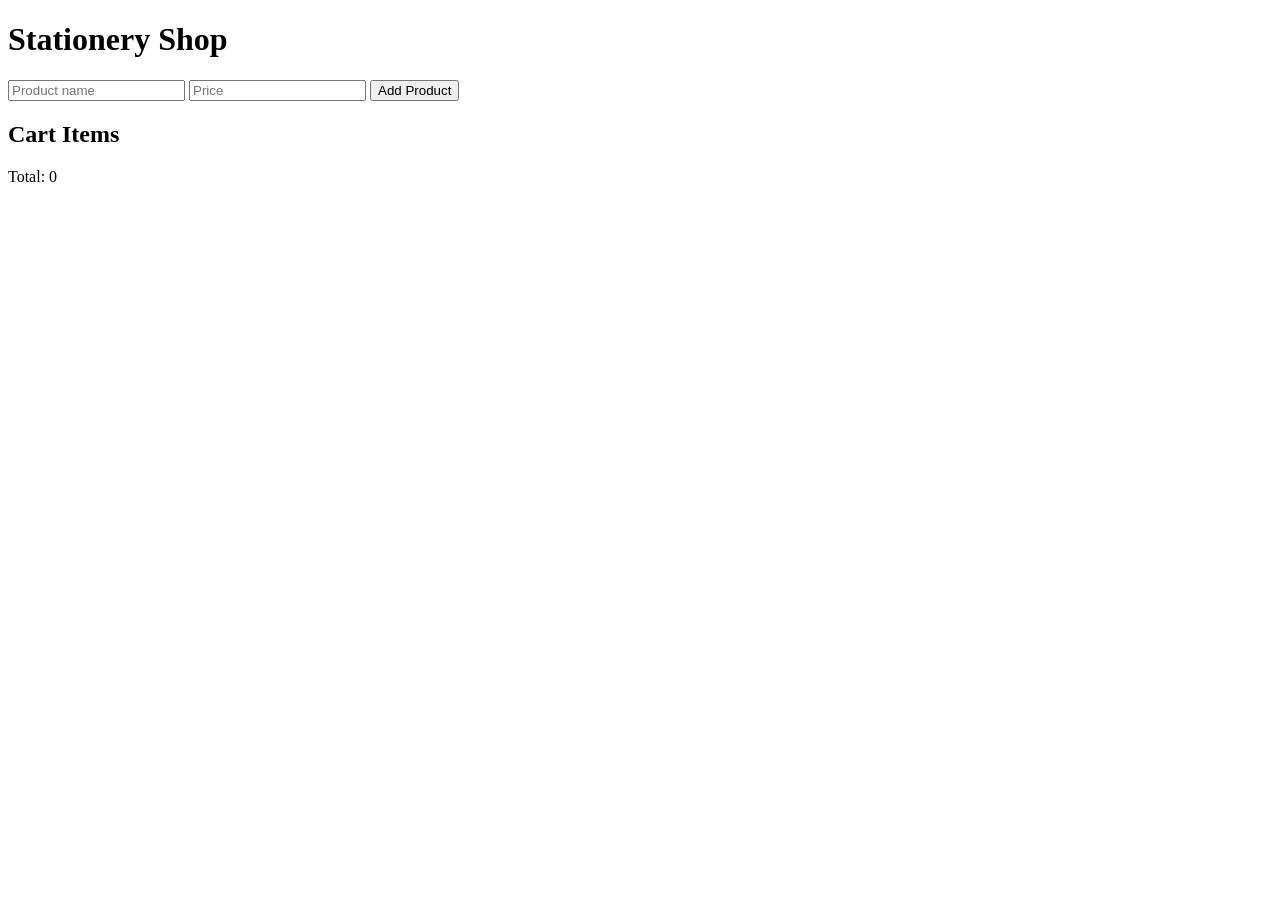
==== commit 4d7e4ffd: "Create a web page" ====
--- a/index.html
+++ b/index.html
@@ -1,168 +1,24 @@
+
 <!DOCTYPE html>
-<html lang="en">
+<html>
 <head>
-    <meta charset="UTF-8">
-    <meta name="viewport" content="width=device-width, initial-scale=1.0">
-
-    <title>Student Academic & Scholarship Management</title>
-
+    <title>Shopping Cart</title>
     <link rel="stylesheet" href="style.css">
-    <script src="script.js" defer></script>
 </head>
-
 <body>
 
-    <h1>Student Academic & Scholarship Management</h1>
+    <h1>Stationery Shop</h1>
 
-    <!-- Student Academic Profile -->
-    <section id="studentProfile">
-        <h2>Student Academic Profile</h2>
+    <input id="productName" type="text" placeholder="Product name">
+    <input id="productPrice" type="number" placeholder="Price">
 
-        <p><strong>Name:</strong> <span id="studentName">Azlan Sameer</span></p>
-        <p><strong>Registration No:</strong> <span id="registrationNumber">242800</span></p>
-        <p><strong>Program:</strong> <span id="program">BS Computer Science</span></p>
-        <p><strong>Semester:</strong> <span id="semester">4th</span></p>
-        <p><strong>CGPA:</strong> <span id="cgpa">3.50</span></p>
-        <p><strong>Attendance:</strong> <span id="attendance">90</span>%</p>
-    </section>
+    <button id="addBtn">Add Product</button>
 
-    <!-- TASK 1: DOM Demonstration -->
-    <section id="dom-demo" class="panel">
-        <h2>JavaScript DOM Demonstration</h2>
+    <h2>Cart Items</h2>
+    <ul id="cartList"></ul>
 
-        <h3 id="demo-heading">Welcome to My Portfolio</h3>
+    <p id="total">Total: 0</p>
 
-        <p id="demo-message">
-            This paragraph will change when you click the buttons.
-        </p>
-
-        <div class="button-group">
-            <button type="button" id="change-text-btn">Change Message</button>
-            <button type="button" id="change-style-btn">Change Style</button>
-            <button type="button" id="reset-dom-btn">Reset</button>
-        </div>
-    </section>
-
-    <!-- TASK 2: Manage Technical Skills -->
-    <section id="dynamic-skills" class="panel">
-        <h2>Manage Technical Skills</h2>
-
-        <p>Enter a skill and add it without refreshing the browser.</p>
-
-        <form id="skill-form">
-            <label for="skill-input">Skill Name</label>
-
-            <input
-                type="text"
-                id="skill-input"
-                placeholder="e.g., React.js"
-                minlength="2"
-                maxlength="30"
-                required
-            >
-
-            <div id="skill-error" class="error" aria-live="polite"></div>
-
-            <button type="submit">Add Skill</button>
-        </form>
-
-        <h3>My Skills</h3>
-
-        <ul id="dynamic-skill-list">
-            <li>
-                <span>HTML5</span>
-                <button type="button" class="remove-btn">Remove</button>
-            </li>
-            <li>
-                <span>CSS3</span>
-                <button type="button" class="remove-btn">Remove</button>
-            </li>
-            <li>
-                <span>JavaScript</span>
-                <button type="button" class="remove-btn">Remove</button>
-            </li>
-        </ul>
-    </section>
-
-    <!-- TASK 3: Student Registration Form -->
-    <section id="registration-section" class="panel">
-        <h2>Student Registration Form</h2>
-
-        <form id="registration-form">
-
-            <label for="full-name">Full Name</label>
-            <input
-                type="text"
-                id="full-name"
-                placeholder="Enter your full name"
-                minlength="3"
-                maxlength="50"
-                required
-            >
-            <div id="name-feedback" class="feedback" aria-live="polite"></div>
-
-            <label for="email">Email Address</label>
-            <input
-                type="email"
-                id="email"
-                placeholder="example@email.com"
-                maxlength="100"
-                required
-            >
-
-            <label for="password">Password</label>
-            <input
-                type="password"
-                id="password"
-                placeholder="At least 8 characters"
-                minlength="8"
-                maxlength="30"
-                required
-            >
-            <div id="password-feedback" class="feedback" aria-live="polite"></div>
-
-            <label for="department">Department</label>
-            <select id="department" required>
-                <option value="">Select Department</option>
-                <option value="Computer Science">Computer Science</option>
-                <option value="Software Engineering">Software Engineering</option>
-                <option value="Information Technology">Information Technology</option>
-                <option value="Artificial Intelligence">Artificial Intelligence</option>
-            </select>
-
-            <button type="submit">Register Student</button>
-        </form>
-
-        <div id="registration-result" aria-live="polite"></div>
-    </section>
-
-    <!-- ADDITIONAL TASK 1: Count Dropdown Items -->
-    <section class="panel">
-        <h2>Count Dropdown Items</h2>
-        <p>Count the available department options.</p>
-        <button type="button" id="count-options-btn">Count Departments</button>
-    </section>
-
-    <!-- ADDITIONAL TASK 2: Random Image -->
-    <section class="panel">
-        <h2>Random Image Display</h2>
-
-        <button type="button" id="random-image-btn">Show Random Image</button>
-
-        <div class="image-container">
-            <img id="random-image" src="" alt="Randomly selected image" hidden>
-        </div>
-    </section>
-
-    <!-- ADDITIONAL TASK 3: Window Dimensions -->
-    <section class="panel">
-        <h2>Window Resize Dimensions</h2>
-
-        <p>Resize your browser window to see the dimensions update.</p>
-
-        <p>Width: <span id="window-width"></span> pixels</p>
-        <p>Height: <span id="window-height"></span> pixels</p>
-    </section>
-
+    <script src="script.js"></script>
 </body>
 </html>
